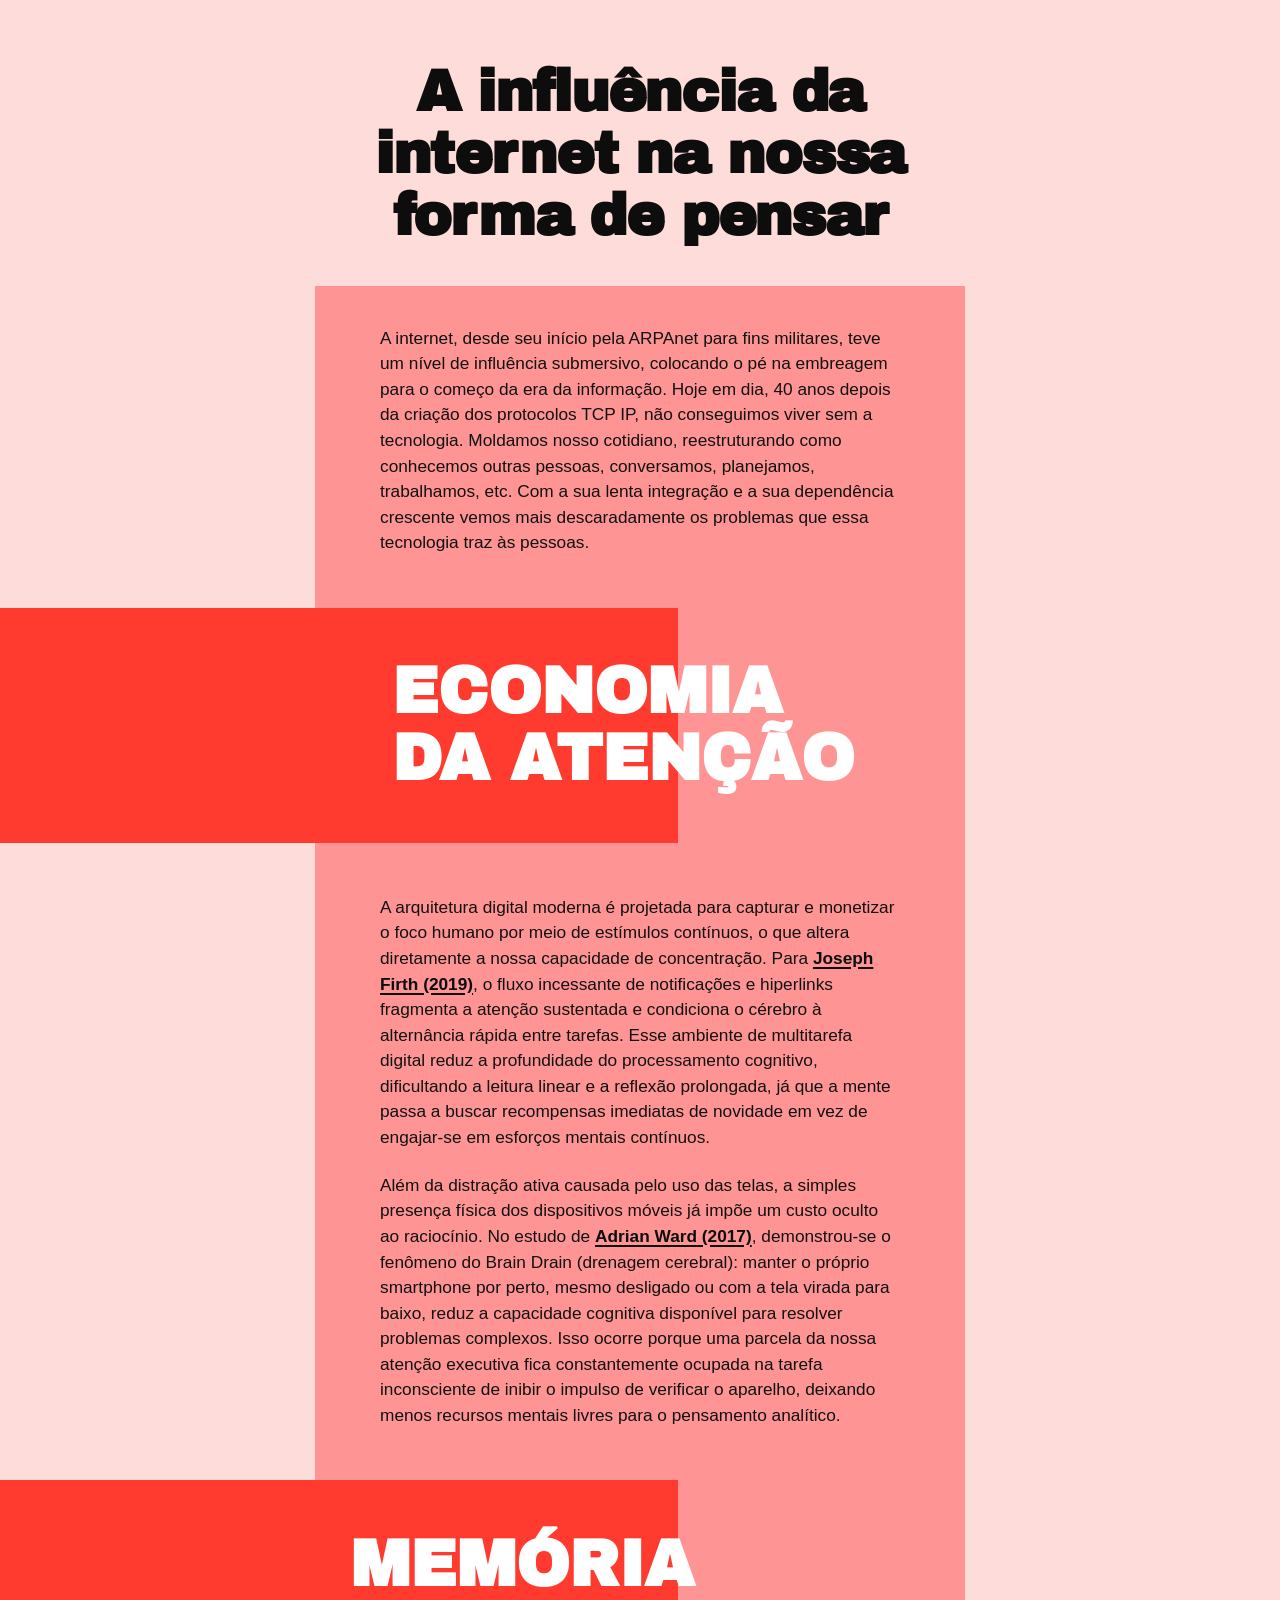
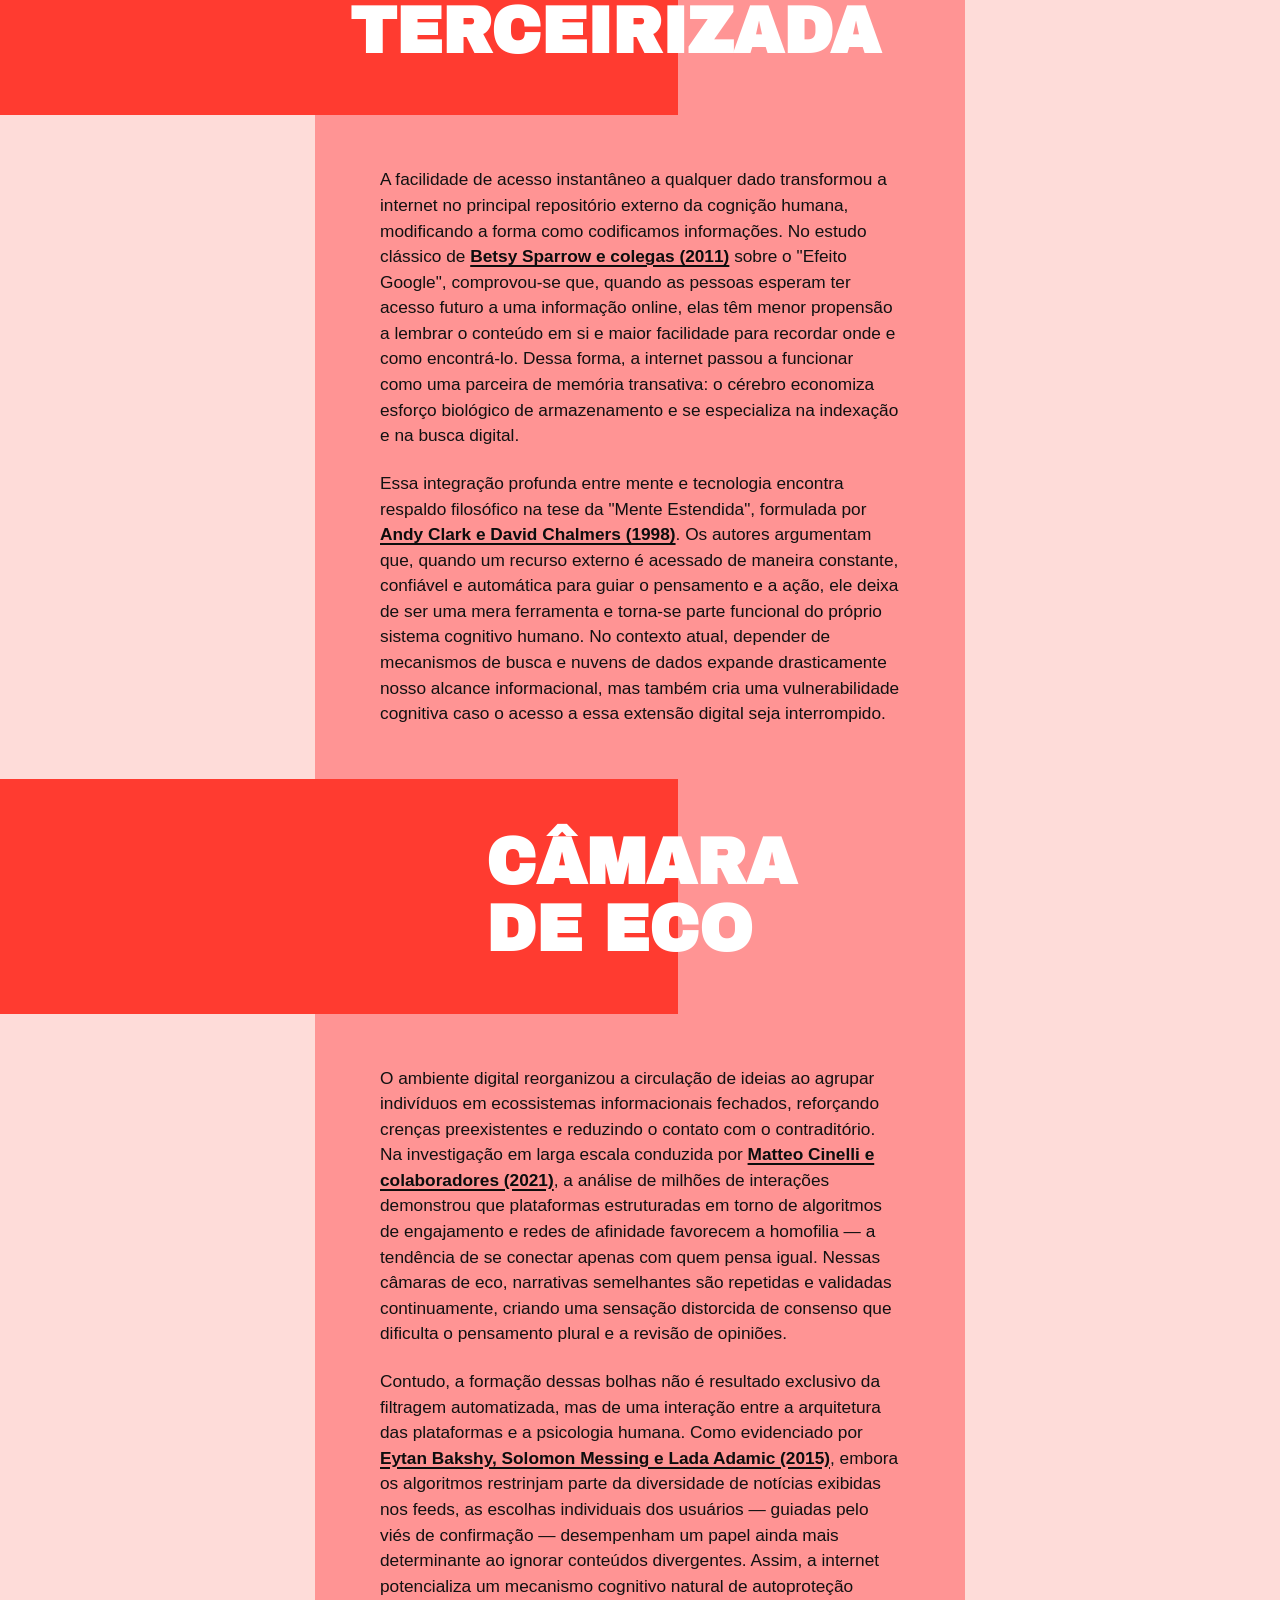
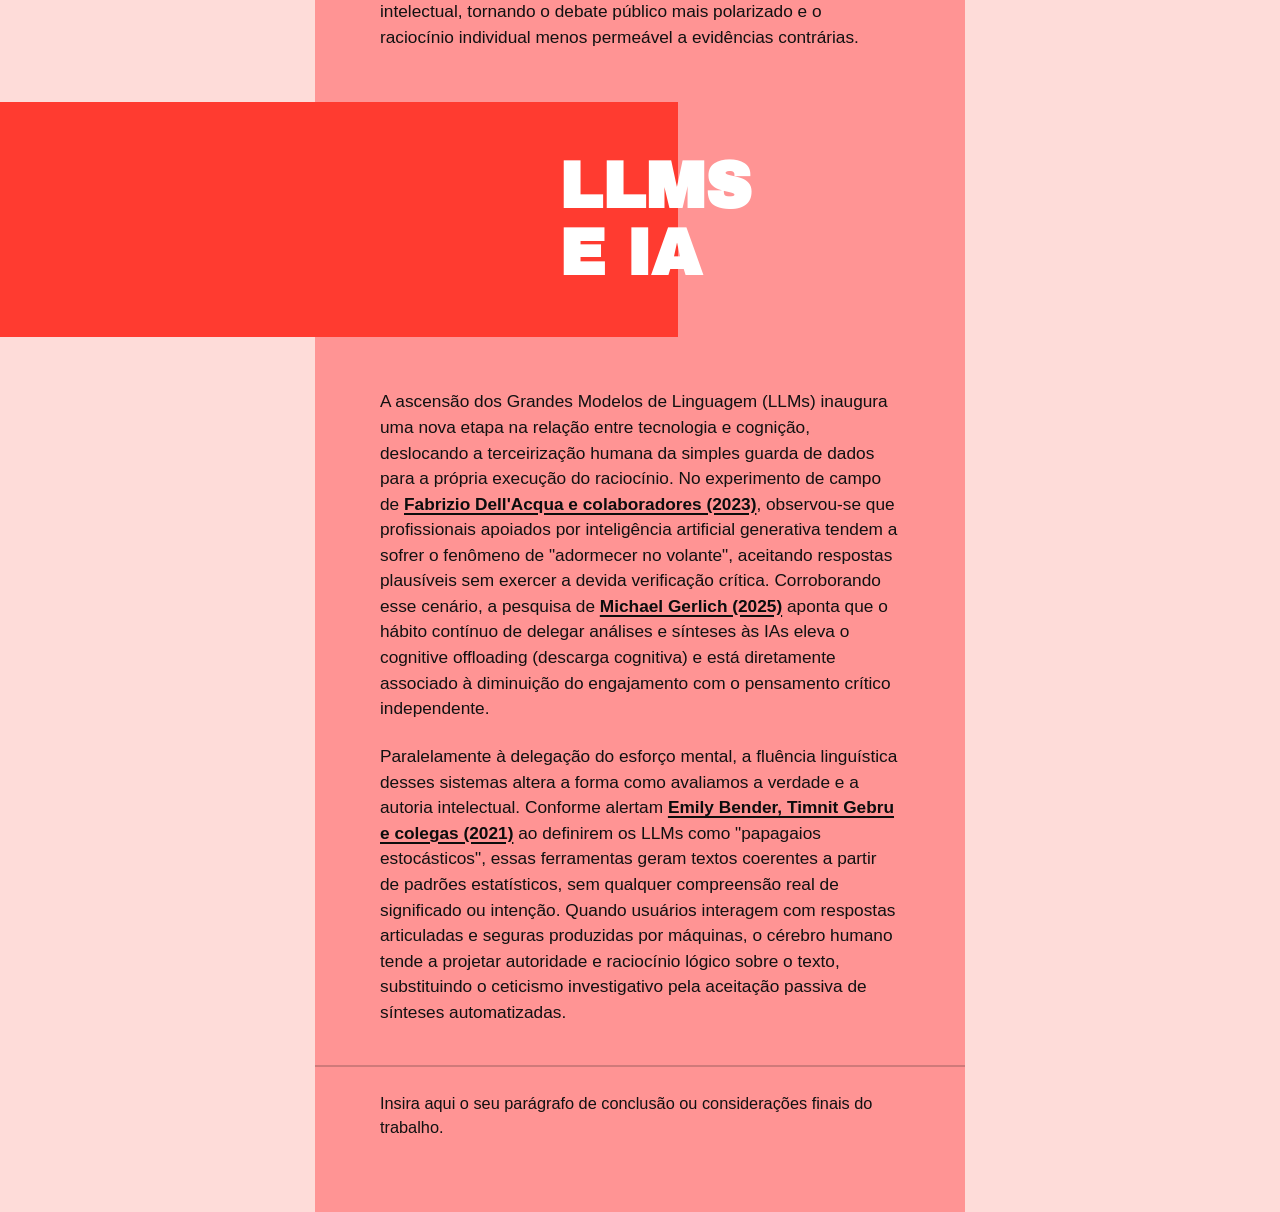
==== web1/index.html @ 5ee7df79 "Add files via upload" ====
<!DOCTYPE html>
<html lang="pt-BR">
<head>
  <meta charset="UTF-8">
  <meta name="viewport" content="width=device-width, initial-scale=1.0">
  <title>A influência da internet na nossa forma de pensar</title>
  <link rel="stylesheet" href="style.css">
  <link rel="preconnect" href="https://fonts.googleapis.com">
  <link rel="preconnect" href="https://fonts.gstatic.com" crossorigin>
  <link href="https://fonts.googleapis.com/css2?family=Archivo+Black&family=Inter:wght@500;600&display=swap" rel="stylesheet">
</head>
<body>
  <div class="page-background">
    <main class="page-container">
      
      <header class="page-header">
        <h1 class="page-title">
          A influência da<br>
          internet na nossa<br>
          forma de pensar
        </h1>
      </header>

      <section class="content-section">
        <div class="column-container">
          <p class="article-text">
            A internet, desde seu início pela ARPAnet para fins militares, teve um nível de influência submersivo, colocando o pé na embreagem para o começo da era da informação. Hoje em dia, 40 anos depois da criação dos protocolos TCP IP, não conseguimos viver sem a tecnologia. Moldamos nosso cotidiano, reestruturando como conhecemos outras pessoas, conversamos, planejamos, trabalhamos, etc. Com a sua lenta integração e a sua dependência crescente vemos mais descaradamente os problemas que essa tecnologia traz às pessoas.
          </p>
        </div>
      </section>

      <section class="content-section">
        <div class="topic-banner-row">
          <div class="topic-banner-box">
            <h2 class="topic-banner-title">
              ECONOMIA<br>
              DA ATENÇÃO
            </h2>
          </div>
        </div>
        <div class="column-container">
          <p class="article-text">
            A arquitetura digital moderna é projetada para capturar e monetizar o foco humano por meio de estímulos contínuos, o que altera diretamente a nossa capacidade de concentração. Para <a href="https://pmc.ncbi.nlm.nih.gov/articles/PMC6502424/" target="_blank" rel="noopener noreferrer" class="citation-link">Joseph Firth (2019)</a>, o fluxo incessante de notificações e hiperlinks fragmenta a atenção sustentada e condiciona o cérebro à alternância rápida entre tarefas. Esse ambiente de multitarefa digital reduz a profundidade do processamento cognitivo, dificultando a leitura linear e a reflexão prolongada, já que a mente passa a buscar recompensas imediatas de novidade em vez de engajar-se em esforços mentais contínuos.
          </p>
          <p class="article-text">
            Além da distração ativa causada pelo uso das telas, a simples presença física dos dispositivos móveis já impõe um custo oculto ao raciocínio. No estudo de <a href="https://www.journals.uchicago.edu/doi/10.1086/691462" target="_blank" rel="noopener noreferrer" class="citation-link">Adrian Ward (2017)</a>, demonstrou-se o fenômeno do Brain Drain (drenagem cerebral): manter o próprio smartphone por perto, mesmo desligado ou com a tela virada para baixo, reduz a capacidade cognitiva disponível para resolver problemas complexos. Isso ocorre porque uma parcela da nossa atenção executiva fica constantemente ocupada na tarefa inconsciente de inibir o impulso de verificar o aparelho, deixando menos recursos mentais livres para o pensamento analítico.
          </p>
        </div>
      </section>

      <section class="content-section">
        <div class="topic-banner-row">
          <div class="topic-banner-box">
            <h2 class="topic-banner-title">
              MEMÓRIA<br>
              TERCEIRIZADA
            </h2>
          </div>
        </div>
        <div class="column-container">
          <p class="article-text">
            A facilidade de acesso instantâneo a qualquer dado transformou a internet no principal repositório externo da cognição humana, modificando a forma como codificamos informações. No estudo clássico de <a href="https://www.science.org/doi/10.1126/science.1207745" target="_blank" rel="noopener noreferrer" class="citation-link">Betsy Sparrow e colegas (2011)</a> sobre o "Efeito Google", comprovou-se que, quando as pessoas esperam ter acesso futuro a uma informação online, elas têm menor propensão a lembrar o conteúdo em si e maior facilidade para recordar onde e como encontrá-lo. Dessa forma, a internet passou a funcionar como uma parceira de memória transativa: o cérebro economiza esforço biológico de armazenamento e se especializa na indexação e na busca digital.
          </p>
          <p class="article-text">
            Essa integração profunda entre mente e tecnologia encontra respaldo filosófico na tese da "Mente Estendida", formulada por <a href="https://academic.oup.com/analysis/article-abstract/58/1/7/158724" target="_blank" rel="noopener noreferrer" class="citation-link">Andy Clark e David Chalmers (1998)</a>. Os autores argumentam que, quando um recurso externo é acessado de maneira constante, confiável e automática para guiar o pensamento e a ação, ele deixa de ser uma mera ferramenta e torna-se parte funcional do próprio sistema cognitivo humano. No contexto atual, depender de mecanismos de busca e nuvens de dados expande drasticamente nosso alcance informacional, mas também cria uma vulnerabilidade cognitiva caso o acesso a essa extensão digital seja interrompido.
          </p>
        </div>
      </section>

      <section class="content-section">
        <div class="topic-banner-row">
          <div class="topic-banner-box">
            <h2 class="topic-banner-title">
              CÂMARA<br>
              DE ECO
            </h2>
          </div>
        </div>
        <div class="column-container">
          <p class="article-text">
            O ambiente digital reorganizou a circulação de ideias ao agrupar indivíduos em ecossistemas informacionais fechados, reforçando crenças preexistentes e reduzindo o contato com o contraditório. Na investigação em larga escala conduzida por <a href="https://www.pnas.org/doi/10.1073/pnas.2023301118" target="_blank" rel="noopener noreferrer" class="citation-link">Matteo Cinelli e colaboradores (2021)</a>, a análise de milhões de interações demonstrou que plataformas estruturadas em torno de algoritmos de engajamento e redes de afinidade favorecem a homofilia — a tendência de se conectar apenas com quem pensa igual. Nessas câmaras de eco, narrativas semelhantes são repetidas e validadas continuamente, criando uma sensação distorcida de consenso que dificulta o pensamento plural e a revisão de opiniões.
          </p>
          <p class="article-text">
            Contudo, a formação dessas bolhas não é resultado exclusivo da filtragem automatizada, mas de uma interação entre a arquitetura das plataformas e a psicologia humana. Como evidenciado por <a href="https://www.science.org/doi/10.1126/science.aaa1160" target="_blank" rel="noopener noreferrer" class="citation-link">Eytan Bakshy, Solomon Messing e Lada Adamic (2015)</a>, embora os algoritmos restrinjam parte da diversidade de notícias exibidas nos feeds, as escolhas individuais dos usuários — guiadas pelo viés de confirmação — desempenham um papel ainda mais determinante ao ignorar conteúdos divergentes. Assim, a internet potencializa um mecanismo cognitivo natural de autoproteção intelectual, tornando o debate público mais polarizado e o raciocínio individual menos permeável a evidências contrárias.
          </p>
        </div>
      </section>

      <section class="content-section">
        <div class="topic-banner-row">
          <div class="topic-banner-box">
            <h2 class="topic-banner-title">
              LLMs<br>
              e IA
            </h2>
          </div>
        </div>
        <div class="column-container">
          <p class="article-text">
            A ascensão dos Grandes Modelos de Linguagem (LLMs) inaugura uma nova etapa na relação entre tecnologia e cognição, deslocando a terceirização humana da simples guarda de dados para a própria execução do raciocínio. No experimento de campo de <a href="https://www.hbs.edu/faculty/Pages/item.aspx?num=64700" target="_blank" rel="noopener noreferrer" class="citation-link">Fabrizio Dell'Acqua e colaboradores (2023)</a>, observou-se que profissionais apoiados por inteligência artificial generativa tendem a sofrer o fenômeno de "adormecer no volante", aceitando respostas plausíveis sem exercer a devida verificação crítica. Corroborando esse cenário, a pesquisa de <a href="https://www.mdpi.com/2075-4698/15/1/6" target="_blank" rel="noopener noreferrer" class="citation-link">Michael Gerlich (2025)</a> aponta que o hábito contínuo de delegar análises e sínteses às IAs eleva o cognitive offloading (descarga cognitiva) e está diretamente associado à diminuição do engajamento com o pensamento crítico independente.
          </p>
          <p class="article-text">
            Paralelamente à delegação do esforço mental, a fluência linguística desses sistemas altera a forma como avaliamos a verdade e a autoria intelectual. Conforme alertam <a href="https://dl.acm.org/doi/10.1145/3442188.3445922" target="_blank" rel="noopener noreferrer" class="citation-link">Emily Bender, Timnit Gebru e colegas (2021)</a> ao definirem os LLMs como "papagaios estocásticos", essas ferramentas geram textos coerentes a partir de padrões estatísticos, sem qualquer compreensão real de significado ou intenção. Quando usuários interagem com respostas articuladas e seguras produzidas por máquinas, o cérebro humano tende a projetar autoridade e raciocínio lógico sobre o texto, substituindo o ceticismo investigativo pela aceitação passiva de sínteses automatizadas.
          </p>
        </div>
      </section>

      <footer class="page-footer">
        <div class="column-container footer-container">
          <p class="footer-text">
            Insira aqui o seu parágrafo de conclusão ou considerações finais do trabalho.
          </p>
        </div>
      </footer>

    </main>
  </div>
</body>
</html>
---- web1/style.css ----
* {
  margin: 0;
  padding: 0;
  box-sizing: border-box;
}

body {
  background-color: #fedcd9;
  color: #111111;
  font-family: 'Inter', sans-serif;
  min-height: 100vh;
  overflow-x: hidden;
  position: relative;
}

body::before {
  content: "";
  position: fixed;
  inset: 0;
  z-index: -1;
  pointer-events: none;
  opacity: 0.25;
  background-image: var(--bg-img);
  background-repeat: repeat;
  background-size: 400px 400px;
  animation: loopBackground 15s linear infinite;
}

@keyframes loopBackground {
  from {
    background-position: 0 0;
  }
  to {
    background-position: -400px -400px;
  }
}

.page-background {
  position: relative;
  overflow: hidden;
  z-index: 0;
}

.page-container {
  display: flex;
  flex-direction: column;
  align-items: center;
  min-height: 100vh;
  width: 100%;
}

.page-header {
  display: flex;
  justify-content: center;
  align-items: center;
  text-align: center;
  width: 100%;
  padding: clamp(2.2rem, 5vw, 3.8rem) 1.25rem clamp(1.5rem, 3.5vw, 2.4rem);
}

.page-title {
  font-family: 'Archivo Black', sans-serif;
  font-size: clamp(1.9rem, 5vw, 3.6rem);
  line-height: 1.08;
  letter-spacing: -0.02em;
  color: #0d0d0d;
}

.content-section {
  width: 100%;
  display: flex;
  flex-direction: column;
  align-items: center;
}

.column-container {
  width: 66%;
  max-width: 650px;
  background-color: #ff9494;
  display: flex;
  flex-direction: column;
  align-items: center;
  padding: 2.5rem 3rem 2.5rem;
}

.article-text {
  width: 100%;
  max-width: 520px;
  font-size: clamp(1.02rem, 1.4vw, 1.08rem);
  font-weight: 500;
  line-height: 1.48;
  color: #111111;
  font-family: Verdana, Geneva, Tahoma, sans-serif;
}

.article-text + .article-text {
  margin-top: 1.4rem;
}

.citation-link {
  color: #0d0d0d;
  font-weight: 700;
  text-decoration: underline;
  text-decoration-thickness: 2px;
  text-underline-offset: 3px;
  transition: color 0.2s ease, background-color 0.2s ease;
}

.citation-link:hover {
  color: #ffffff;
  background-color: #ff3b30;
}

.topic-banner-row {
  width: 100%;
  display: flex;
  justify-content: flex-start;
  align-items: center;
  background: linear-gradient(
    to right,
    transparent calc(50% - min(33%, 325px)),
    #ff9494 calc(50% - min(33%, 325px)),
    #ff9494 calc(50% + min(33%, 325px)),
    transparent calc(50% + min(33%, 325px))
  );
  padding: 0.75rem 0;
  z-index: 2;
}

.topic-banner-box {
  background-color: #ff3b30;
  width: 53%;
  min-height: clamp(145px, 20vw, 235px);
  display: flex;
  align-items: center;
  justify-content: flex-end;
  padding: 1.5rem 0;
}

.topic-banner-title {
  font-family: 'Archivo Black', sans-serif;
  font-size: clamp(1.85rem, 5.2vw, 4rem);
  line-height: 1.05;
  text-transform: uppercase;
  color: #ffffff;
  white-space: nowrap;
  transform: translateX(38%);
}

.page-footer {
  width: 100%;
  display: flex;
  flex-direction: column;
  align-items: center;
  flex: 1;
}

.footer-container {
  flex: 1;
  padding-top: 1.5rem;
  padding-bottom: 4.5rem;
  border-top: 2px solid rgba(17, 17, 17, 0.2);
}

.footer-text {
  width: 100%;
  max-width: 520px;
  font-size: clamp(0.95rem, 1.3vw, 1.02rem);
  font-weight: 500;
  line-height: 1.48;
  color: #111111;
  font-family: Verdana, Geneva, Tahoma, sans-serif;
}

@media (max-width: 900px) {
  .column-container {
    width: 82%;
    padding: 2rem;
  }

  .topic-banner-row {
    background: linear-gradient(
      to right,
      transparent 9%,
      #ff9494 9%,
      #ff9494 91%,
      transparent 91%
    );
  }

  .topic-banner-box {
    width: 56%;
  }

  .topic-banner-title {
    transform: translateX(34%);
  }
}

@media (max-width: 560px) {
  .column-container {
    width: 88%;
    padding: 1.6rem 1.35rem;
  }

  .topic-banner-row {
    background: linear-gradient(
      to right,
      transparent 6%,
      #ff9494 6%,
      #ff9494 94%,
      transparent 94%
    );
  }

  .topic-banner-box {
    width: 64%;
    min-height: 125px;
  }

  .topic-banner-title {
    font-size: clamp(1.5rem, 7.2vw, 2.1rem);
    transform: translateX(26%);
  }
}
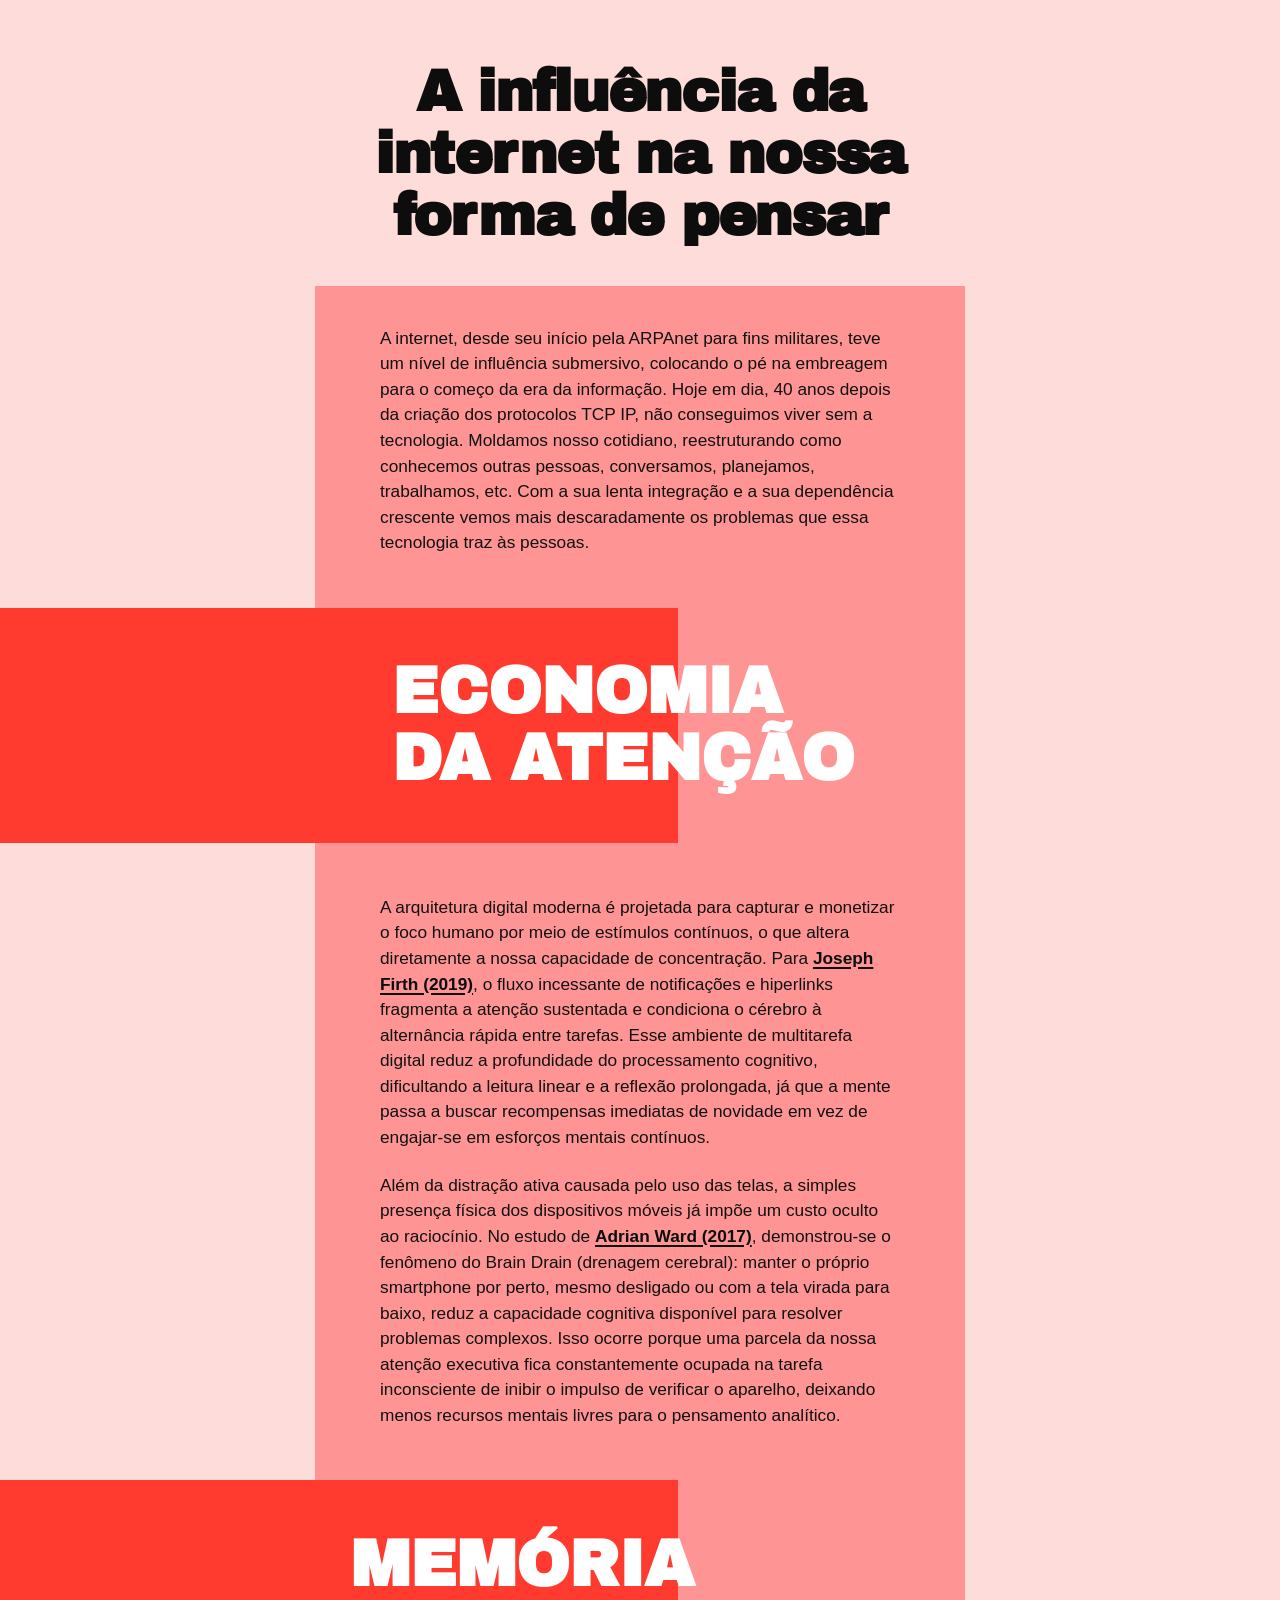
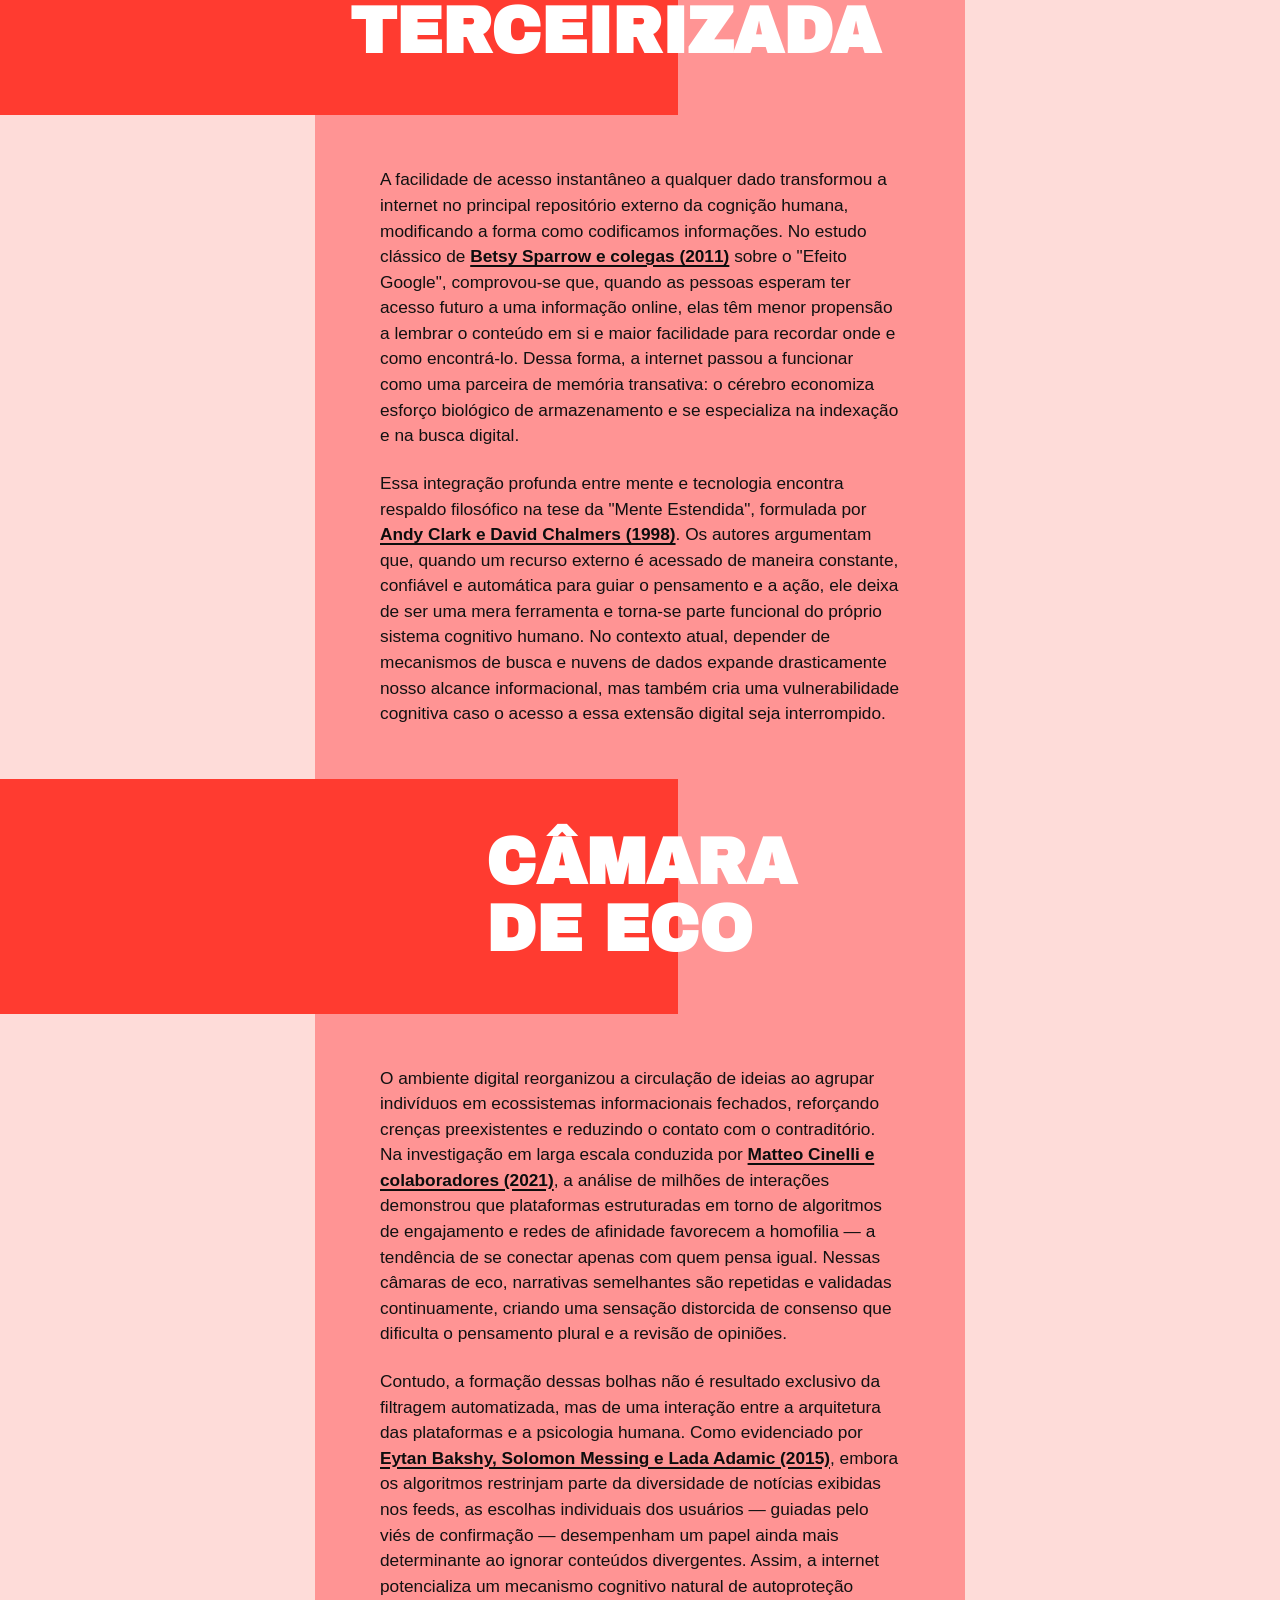
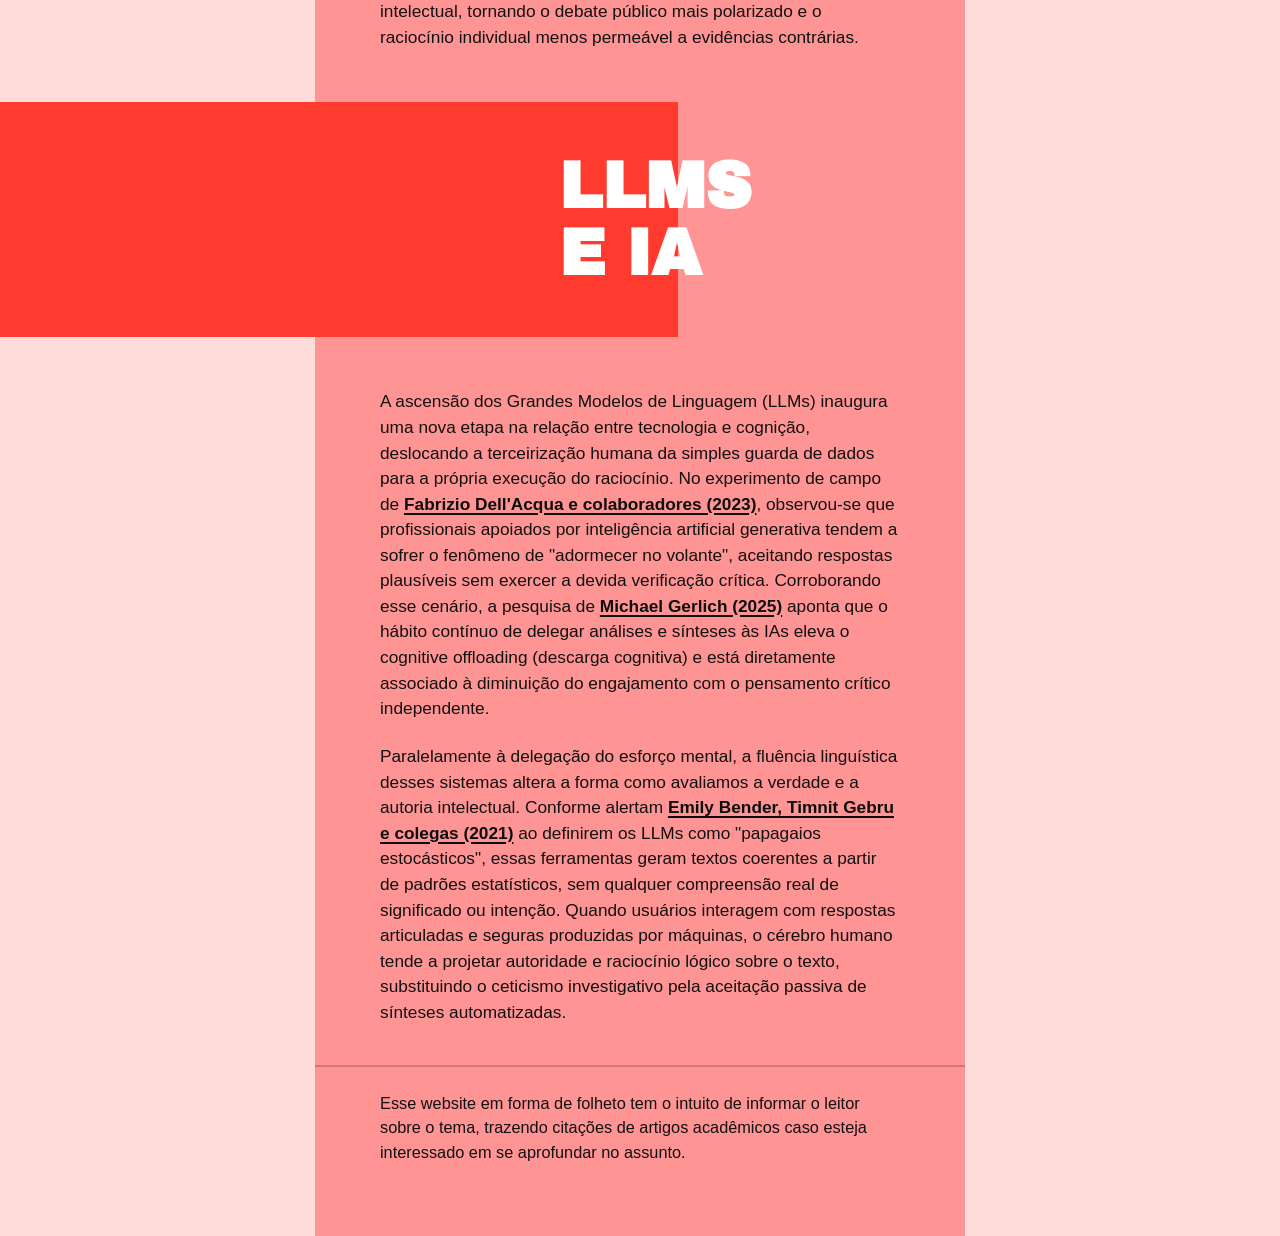
==== commit 0c7df9dd: "Add files via upload" ====
--- a/web1/index.html
+++ b/web1/index.html
@@ -108,7 +108,7 @@
       <footer class="page-footer">
         <div class="column-container footer-container">
           <p class="footer-text">
-            Insira aqui o seu parágrafo de conclusão ou considerações finais do trabalho.
+Esse website em forma de folheto tem o intuito de informar o leitor sobre o tema, trazendo citações de artigos acadêmicos caso esteja interessado em se aprofundar no assunto.
           </p>
         </div>
       </footer>
